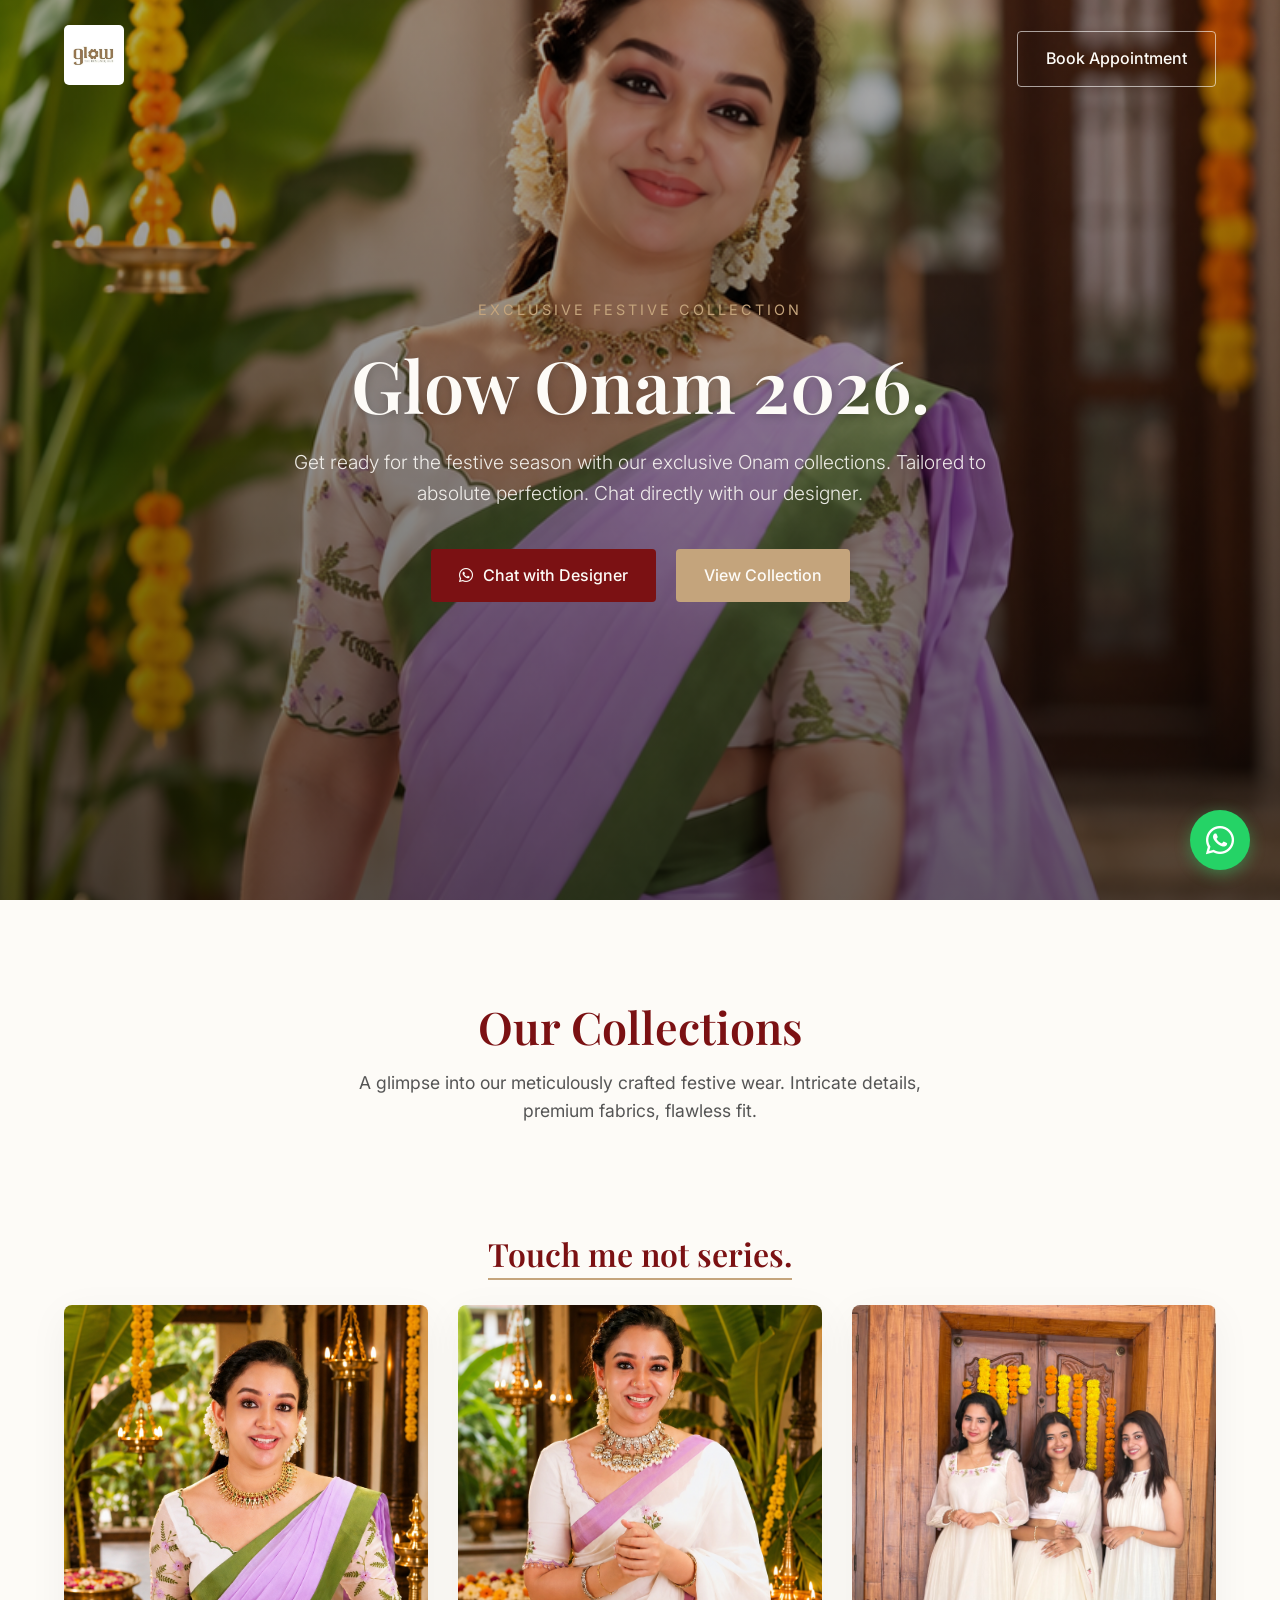
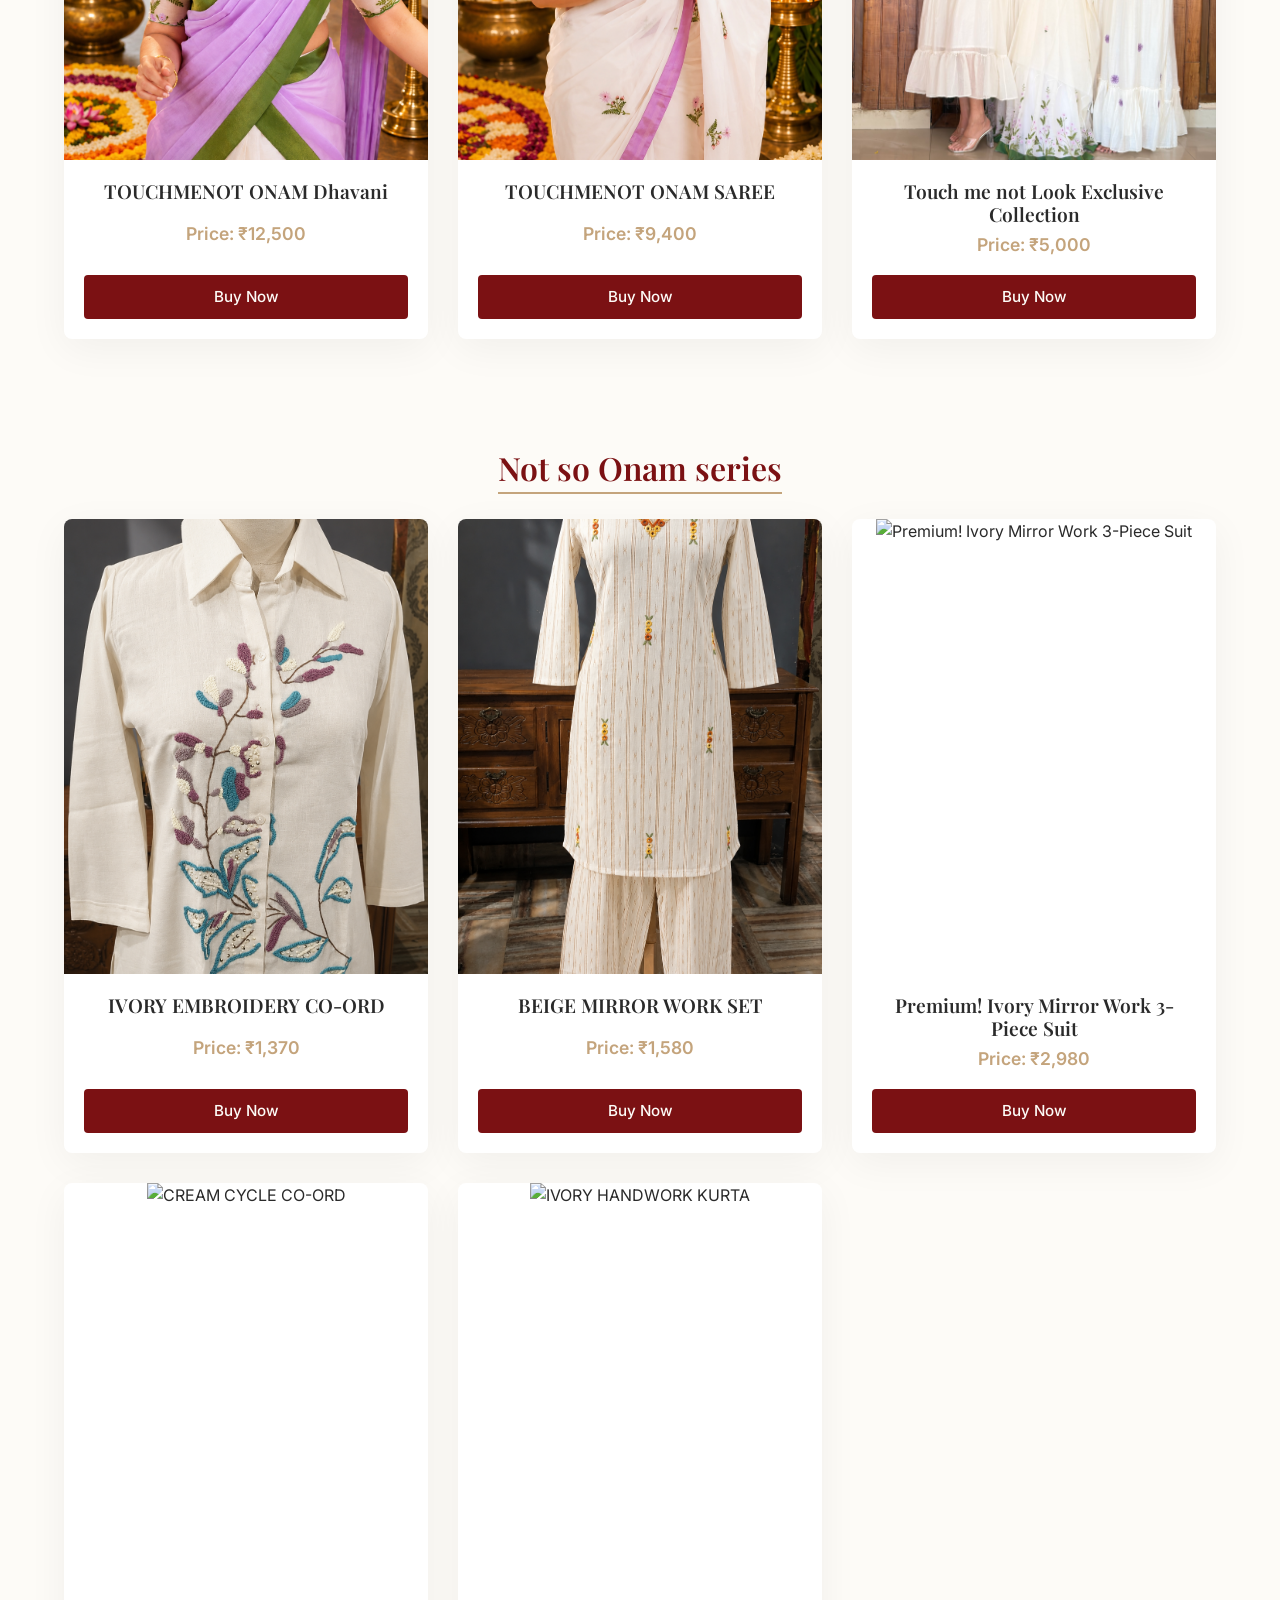
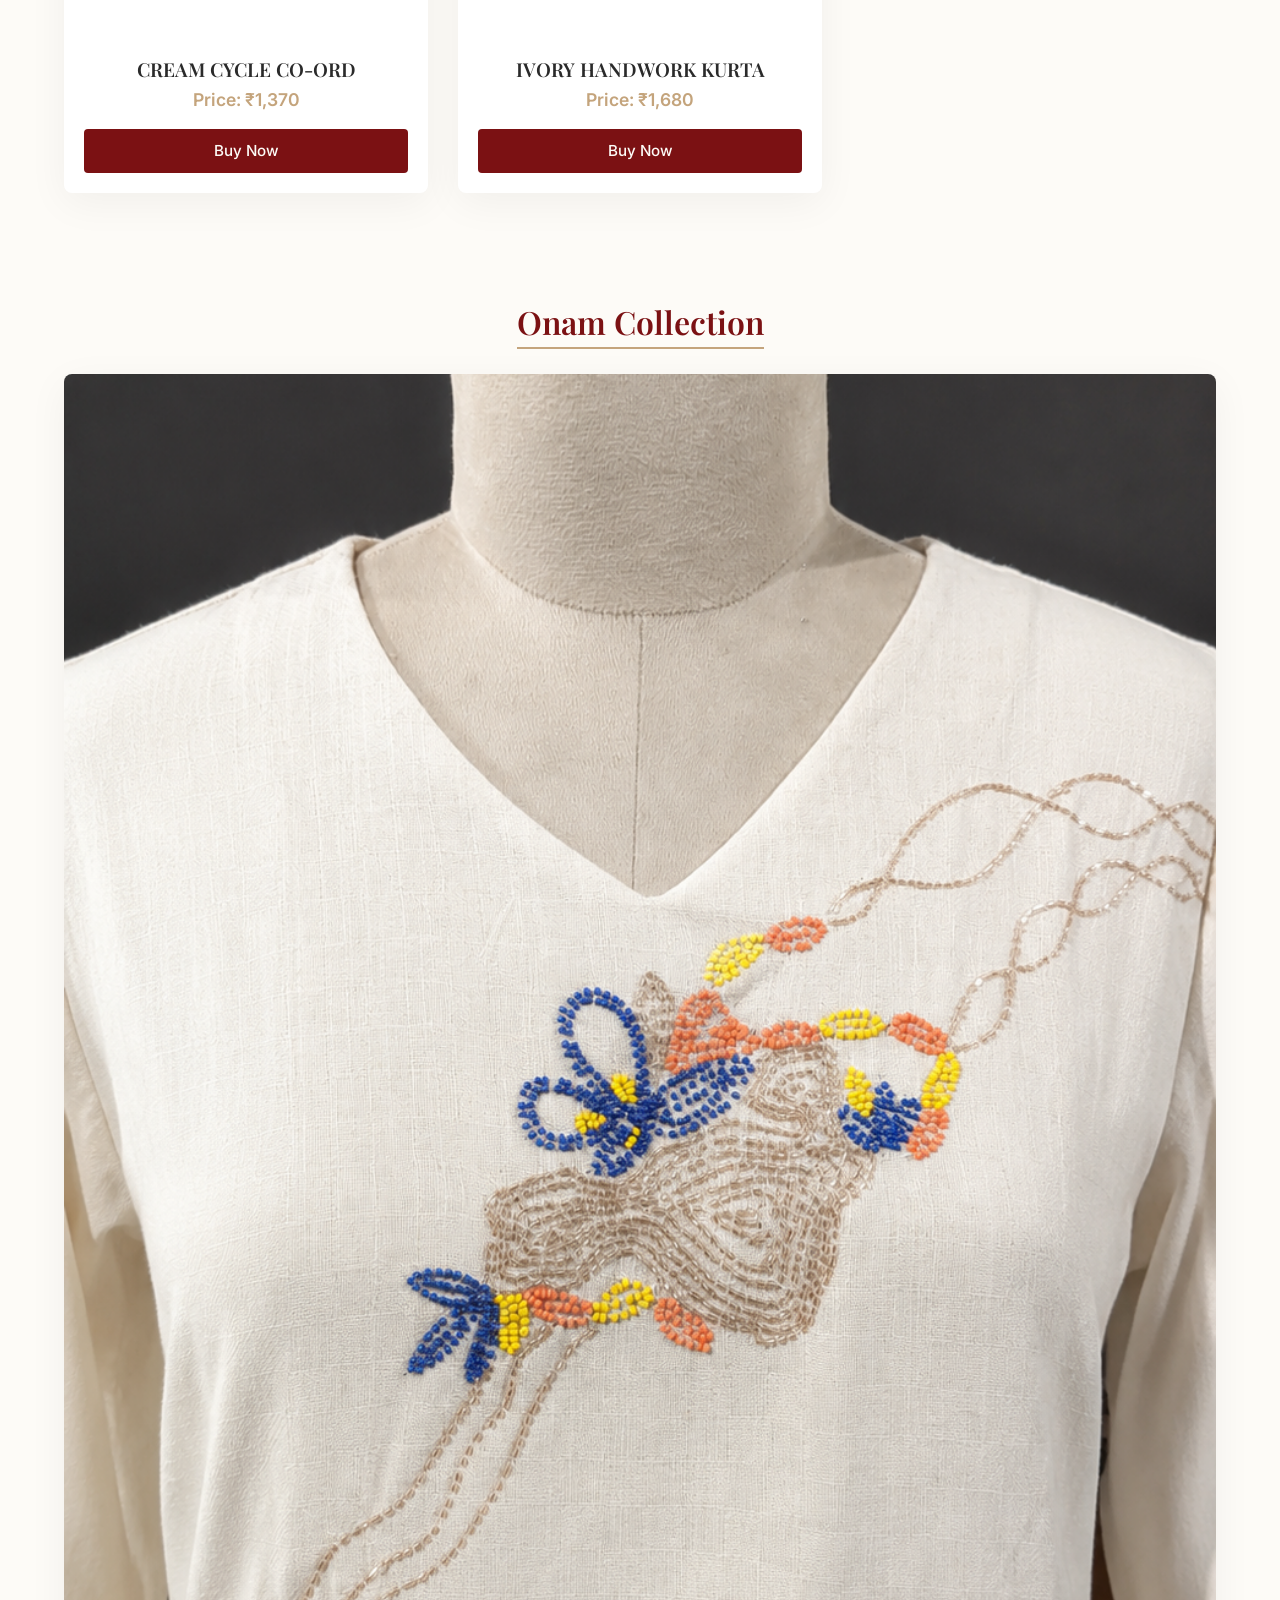
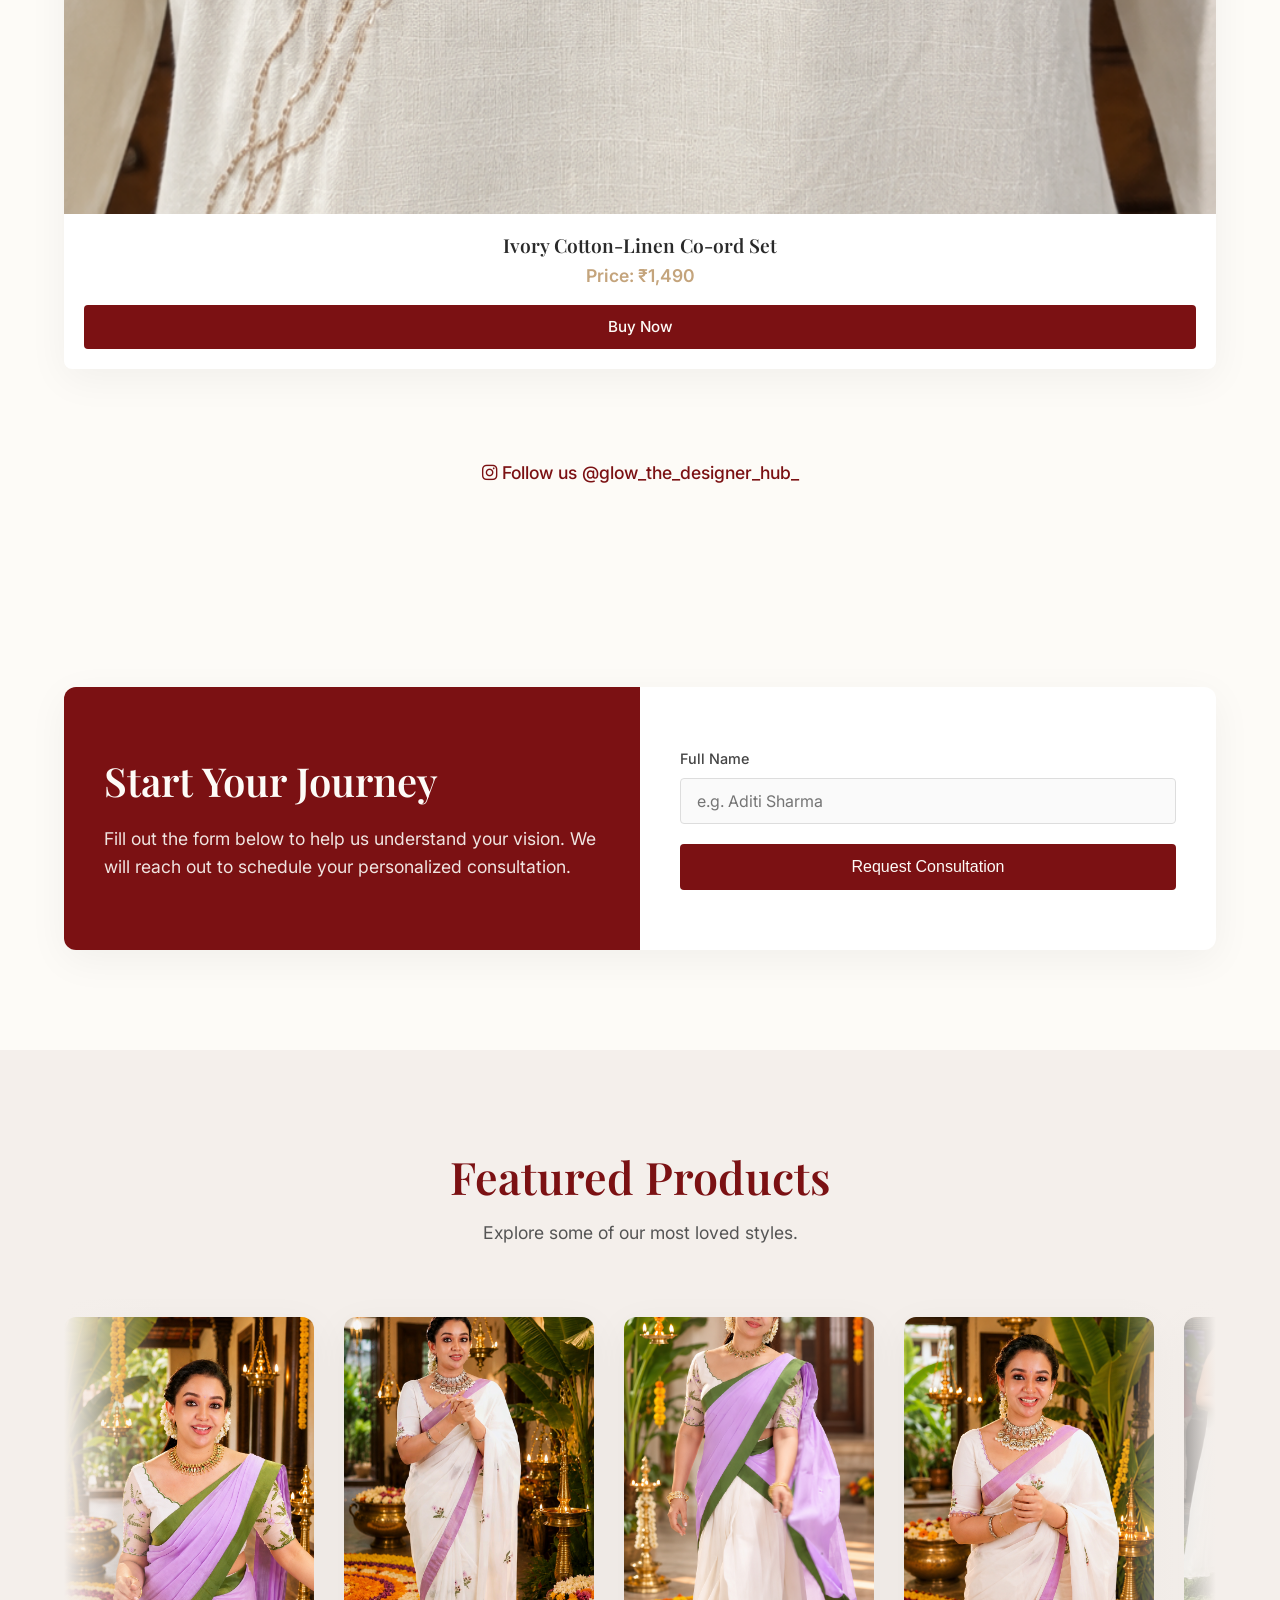
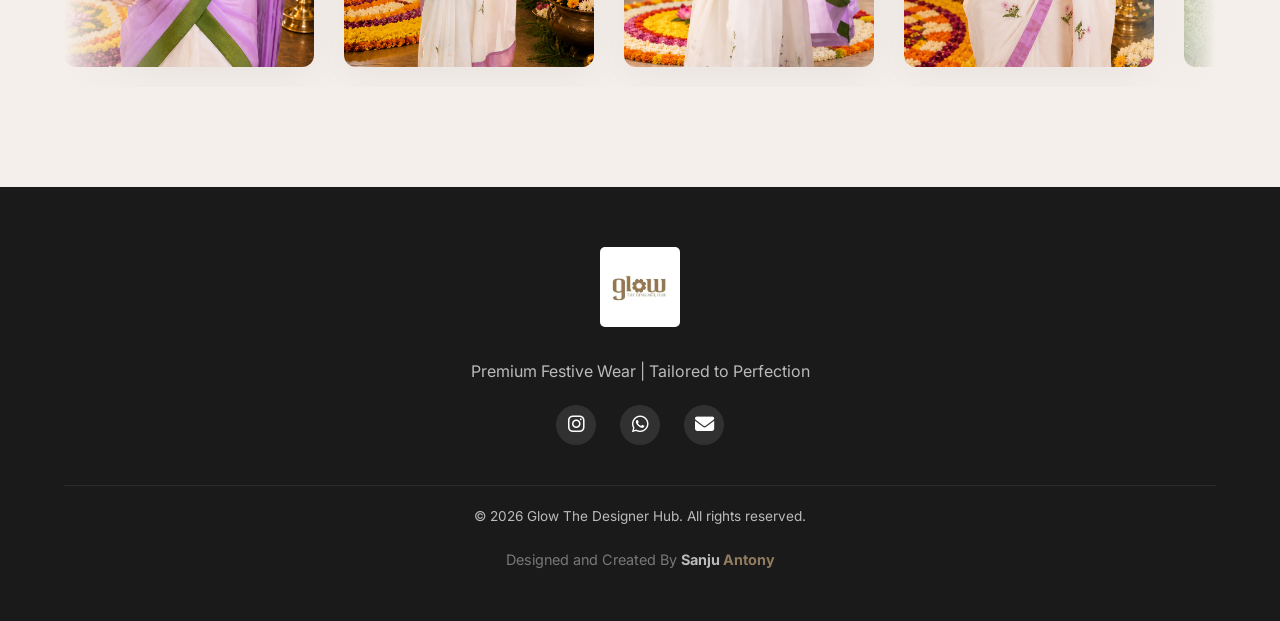
==== index.html @ 9075deb5 "Initial commit with responsive slideshow" ====
<!DOCTYPE html>
<html lang="en">

<head>
    <meta charset="UTF-8">
    <meta name="viewport" content="width=device-width, initial-scale=1.0">
    <title>Glow The Designer Hub - Premium Festive Wear</title>
    <meta name="description"
        content="Book your festive consultation with Glow The Designer Hub. Exclusive, custom-crafted wear for Onam.">
    <!-- Favicon -->
    <link rel="icon" type="image/jfif" href="logo/images (16).jfif">

    <!-- Google Fonts -->
    <link rel="preconnect" href="https://fonts.googleapis.com">
    <link rel="preconnect" href="https://fonts.gstatic.com" crossorigin>
    <link
        href="https://fonts.googleapis.com/css2?family=Playfair+Display:ital,wght@0,400;0,600;0,700;1,400&family=Inter:wght@300;400;500;600&display=swap"
        rel="stylesheet">

    <!-- FontAwesome -->
    <link rel="stylesheet" href="https://cdnjs.cloudflare.com/ajax/libs/font-awesome/6.4.0/css/all.min.css">

    <!-- Custom CSS -->
    <link rel="stylesheet" href="styles.css">
</head>

<body>

    <!-- Floating WhatsApp CTA -->
    <a href="https://wa.me/919020971971?text=Hi%20Glow%20The%20Designer%20Hub!%20I%20would%20like%20to%20book%20a%20consultation%20for%20an%20Onam%20order."
        class="floating-wa-btn" target="_blank" rel="noopener noreferrer" aria-label="Chat with Designer on WhatsApp">
        <i class="fa-brands fa-whatsapp"></i>
    </a>

    <!-- Header / Nav -->
    <header class="navbar fade-in-up">
        <a href="#" class="logo-link">
            <img src="logo/images (16).jfif" alt="Glow The Designer Hub Logo" class="logo-img">
        </a>
        <a href="#enquiry" class="btn btn-outline">Book Appointment</a>
    </header>

    <!-- Hero Section -->
    <section class="hero">
        <div class="hero-bg" style="background-image: url('Assets/hero_onam.png?v=2');"></div>
        <div class="hero-overlay"></div>
        <div class="hero-content fade-in-up">
            <span class="eyebrow">Exclusive Festive Collection</span>
            <h1>Glow Onam 2026.</h1>
            <p>Get ready for the festive season with our exclusive Onam collections. Tailored to absolute perfection.
                Chat directly with our designer.</p>
            <div class="hero-actions">
                <a href="https://wa.me/919020971971?text=Hi%20Glow%20The%20Designer%20Hub!%20I%20saw%20your%20website%20and%20want%20to%20chat%20about%20Onam%20orders."
                    class="btn btn-primary" target="_blank">
                    <i class="fa-brands fa-whatsapp"></i> Chat with Designer
                </a>
                <a href="#portfolio" class="btn btn-secondary">View Collection</a>
            </div>
        </div>
    </section>

    <!-- Portfolio Section -->
    <section id="portfolio" class="portfolio section-padding">
        <div class="container text-center reveal">
            <h2 class="section-title">Our Collections</h2>
            <p class="section-subtitle">A glimpse into our meticulously crafted festive wear. Intricate details, premium
                fabrics, flawless fit.</p>



            <h3 class="series-title" style="margin-top: 60px;">Touch me not series.</h3>
            <div class="portfolio-grid" id="grid-tmn"></div>

            <h3 class="series-title" style="margin-top: 60px;">Not so Onam series</h3>
            <div class="portfolio-grid" id="grid-nso"></div>

            <h3 class="series-title" style="margin-top: 60px;">Onam Collection</h3>
            <div class="portfolio-grid" id="grid-oc"></div>

            <a href="https://www.instagram.com/glow_the_designer_hub_?igsh=bmFvcnN1NWlzMWZp" class="ig-link"
                target="_blank" style="margin-top: 40px; display: inline-block;">
                <i class="fa-brands fa-instagram"></i> Follow us @glow_the_designer_hub_
            </a>
        </div>
    </section>


    <!-- Enquiry Form Section -->
    <section id="enquiry" class="enquiry section-padding">
        <div class="container reveal">
            <div class="enquiry-card">
                <div class="enquiry-text">
                    <h2>Start Your Journey</h2>
                    <p>Fill out the form below to help us understand your vision. We will reach out to schedule your
                        personalized consultation.</p>
                </div>
                <form class="enquiry-form" id="booking-form" onsubmit="return submitToWhatsApp(event);">
                    <div class="form-group">
                        <label for="name">Full Name</label>
                        <input type="text" id="name" required placeholder="e.g. Aditi Sharma">
                    </div>

                    <button type="submit" class="btn btn-primary btn-block">Request Consultation</button>
                </form>
            </div>
        </div>
    </section>

    <!-- Slideshow Section -->
    <section class="slideshow-section section-padding bg-light">
        <div class="container text-center reveal">
            <h2 class="section-title">Featured Products</h2>
            <p class="section-subtitle">Explore some of our most loved styles.</p>
            <div class="marquee-container">
                <div class="marquee-track">
                    <!-- Set 1 -->
                    <a href="product.html?id=tmn-12500" class="marquee-item"><img src="SildeShow/0C9CFB83-6A4A-4434-B385-C9DDE98DF2A5.png" alt="Featured Product"></a>
                    <a href="product.html?id=tmn-9400" class="marquee-item"><img src="SildeShow/2731969B-26F4-452B-B2F1-C452D9A91752.png" alt="Featured Product"></a>
                    <a href="product.html?id=tmn-12500" class="marquee-item"><img src="SildeShow/8F6723E8-863D-41EF-A5D9-B8A0E566A4B6.png" alt="Featured Product"></a>
                    <a href="product.html?id=tmn-9400" class="marquee-item"><img src="SildeShow/8F7B3097-EE6C-4A0F-A97E-7AAE232E5062.png" alt="Featured Product"></a>
                    <a href="product.html?id=tmn-1" class="marquee-item"><img src="SildeShow/IMG_4160.jpeg" alt="Featured Product"></a>
                    <a href="product.html?id=tmn-1" class="marquee-item"><img src="SildeShow/IMG_4164.jpeg" alt="Featured Product"></a>
                    <a href="product.html?id=tmn-1" class="marquee-item"><img src="SildeShow/IMG_4165.jpeg" alt="Featured Product"></a>
                    <a href="product.html?id=tmn-1" class="marquee-item"><img src="SildeShow/IMG_4167.jpeg" alt="Featured Product"></a>
                    <a href="product.html?id=tmn-1" class="marquee-item"><img src="SildeShow/IMG_4169.jpeg" alt="Featured Product"></a>
                    <a href="product.html?id=tmn-1" class="marquee-item"><img src="SildeShow/IMG_4170.jpeg" alt="Featured Product"></a>
                    <!-- Set 2 (Duplicate for infinite marquee) -->
                    <a href="product.html?id=tmn-12500" class="marquee-item"><img src="SildeShow/0C9CFB83-6A4A-4434-B385-C9DDE98DF2A5.png" alt="Featured Product"></a>
                    <a href="product.html?id=tmn-9400" class="marquee-item"><img src="SildeShow/2731969B-26F4-452B-B2F1-C452D9A91752.png" alt="Featured Product"></a>
                    <a href="product.html?id=tmn-12500" class="marquee-item"><img src="SildeShow/8F6723E8-863D-41EF-A5D9-B8A0E566A4B6.png" alt="Featured Product"></a>
                    <a href="product.html?id=tmn-9400" class="marquee-item"><img src="SildeShow/8F7B3097-EE6C-4A0F-A97E-7AAE232E5062.png" alt="Featured Product"></a>
                    <a href="product.html?id=tmn-1" class="marquee-item"><img src="SildeShow/IMG_4160.jpeg" alt="Featured Product"></a>
                    <a href="product.html?id=tmn-1" class="marquee-item"><img src="SildeShow/IMG_4164.jpeg" alt="Featured Product"></a>
                    <a href="product.html?id=tmn-1" class="marquee-item"><img src="SildeShow/IMG_4165.jpeg" alt="Featured Product"></a>
                    <a href="product.html?id=tmn-1" class="marquee-item"><img src="SildeShow/IMG_4167.jpeg" alt="Featured Product"></a>
                    <a href="product.html?id=tmn-1" class="marquee-item"><img src="SildeShow/IMG_4169.jpeg" alt="Featured Product"></a>
                    <a href="product.html?id=tmn-1" class="marquee-item"><img src="SildeShow/IMG_4170.jpeg" alt="Featured Product"></a>
                </div>
            </div>
        </div>
    </section>

    <!-- Footer -->
    <footer class="footer">
        <div class="container text-center">
            <div class="footer-logo">
                <img src="logo/images (16).jfif" alt="Glow The Designer Hub" class="footer-img">
            </div>
            <p>Premium Festive Wear | Tailored to Perfection</p>
            <div class="footer-links">
                <a href="https://www.instagram.com/glow_the_designer_hub_?igsh=bmFvcnN1NWlzMWZp" target="_blank"
                    aria-label="Instagram"><i class="fa-brands fa-instagram"></i></a>
                <a href="https://wa.me/919020971971" target="_blank" aria-label="WhatsApp"><i
                        class="fa-brands fa-whatsapp"></i></a>
                <a href="mailto:dywbyglow@gmail.com" aria-label="Email"><i class="fa-solid fa-envelope"></i></a>
            </div>
            <p class="copyright">© 2026 Glow The Designer Hub. All rights reserved.</p>
            <p class="credit" style="margin-top: 10px; font-size: 0.9rem; color: #a0a0a0;">
                Designed and Created By <a href="https://sanjuantony2255.github.io/Portfolio-Sanju-Antony/"
                    target="_blank" style="text-decoration: none; font-weight: bold;"><span
                        style="color: #ffffff;">Sanju</span> <span
                        style="color: var(--secondary-color);">Antony</span></a>
            </p>
        </div>
    </footer>

    <!-- Custom JS -->
    <script src="products.js"></script>
    <script src="script.js"></script>
</body>

</html>
---- styles.css ----
/* =========================================
   CSS Tokens & Base
========================================= */
:root {
    --primary-color: #7B1113; /* Deep Maroon/Bridal Red */
    --primary-hover: #5a0b0d;
    --secondary-color: #C4A47C; /* Soft Gold */
    --secondary-hover: #B0926C;
    --text-dark: #2A2A2A;
    --text-light: #FDFBF7;
    --bg-main: #FDFBF7; /* Ivory */
    --bg-light: #F4EFEB;
    --wa-color: #25D366;
    
    --font-heading: 'Playfair Display', serif;
    --font-body: 'Inter', sans-serif;
    
    --transition: all 0.4s cubic-bezier(0.16, 1, 0.3, 1);
    --shadow-soft: 0 10px 40px rgba(0,0,0,0.05);
    --shadow-hover: 0 15px 50px rgba(0,0,0,0.1);
}

* {
    margin: 0;
    padding: 0;
    box-sizing: border-box;
}

body {
    font-family: var(--font-body);
    background-color: var(--bg-main);
    color: var(--text-dark);
    line-height: 1.6;
    overflow-x: hidden;
}

a {
    text-decoration: none;
    color: inherit;
    transition: var(--transition);
}

h1, h2, h3, h4 {
    font-family: var(--font-heading);
    font-weight: 600;
    line-height: 1.2;
}

.container {
    width: 90%;
    max-width: 1200px;
    margin: 0 auto;
}

.text-center { text-align: center; }
.section-padding { padding: 100px 0; }
.bg-light { background-color: var(--bg-light); }

/* =========================================
   Typography
========================================= */
.section-title {
    font-size: 2.8rem;
    color: var(--primary-color);
    margin-bottom: 15px;
}

.section-subtitle {
    font-size: 1.1rem;
    color: #555;
    max-width: 600px;
    margin: 0 auto 50px;
}

/* =========================================
   Buttons
========================================= */
.btn {
    display: inline-flex;
    align-items: center;
    justify-content: center;
    gap: 10px;
    padding: 14px 28px;
    font-size: 1rem;
    font-weight: 500;
    border-radius: 4px;
    cursor: pointer;
    transition: var(--transition);
    border: none;
}

.btn-primary {
    background-color: var(--primary-color);
    color: var(--text-light);
}

.btn-primary:hover {
    background-color: var(--primary-hover);
    transform: translateY(-2px);
    box-shadow: 0 5px 15px rgba(123, 17, 19, 0.3);
}

.btn-secondary {
    background-color: var(--secondary-color);
    color: var(--text-light);
}

.btn-secondary:hover {
    background-color: var(--secondary-hover);
    transform: translateY(-2px);
    box-shadow: 0 5px 15px rgba(196, 164, 124, 0.3);
}

.btn-outline {
    background-color: transparent;
    border: 1px solid var(--primary-color);
    color: var(--primary-color);
}

.btn-outline:hover {
    background-color: var(--primary-color);
    color: var(--text-light);
}

.btn-block {
    width: 100%;
}

/* =========================================
   Navbar
========================================= */
.navbar {
    position: absolute;
    top: 0;
    left: 0;
    width: 100%;
    padding: 25px 5%;
    display: flex;
    justify-content: space-between;
    align-items: center;
    z-index: 100;
}

.navbar .logo {
    font-family: var(--font-heading);
    font-size: 1.8rem;
    font-weight: 700;
    color: var(--text-light);
    letter-spacing: 1px;
}

.navbar .btn-outline {
    border-color: rgba(255,255,255,0.6);
    color: var(--text-light);
}

.navbar .btn-outline:hover {
    background-color: var(--text-light);
    color: var(--primary-color);
}

.logo-img {
    height: 60px;
    border-radius: 5px;
    object-fit: contain;
}

.footer-img {
    height: 80px;
    border-radius: 5px;
    margin-bottom: 10px;
    object-fit: contain;
}

.series-title {
    font-size: 2rem;
    color: var(--primary-color);
    margin-bottom: 25px;
    text-align: left;
    font-family: var(--font-heading);
    border-bottom: 2px solid var(--secondary-color);
    display: inline-block;
    padding-bottom: 5px;
}

/* =========================================
   Hero Section
========================================= */
.hero {
    position: relative;
    height: 100vh;
    min-height: 600px;
    display: flex;
    align-items: center;
    justify-content: center;
    text-align: center;
    color: var(--text-light);
    overflow: hidden;
}

.hero-bg {
    position: absolute;
    top: 0; left: 0; right: 0; bottom: 0;
    background-size: cover;
    background-position: center 20%;
    z-index: 1;
    transform: scale(1.05);
    animation: slowZoom 20s ease-out infinite alternate;
}

@keyframes slowZoom {
    from { transform: scale(1.05); }
    to { transform: scale(1.15); }
}

.hero-overlay {
    position: absolute;
    top: 0; left: 0; right: 0; bottom: 0;
    background: linear-gradient(to bottom, rgba(0,0,0,0.3) 0%, rgba(0,0,0,0.6) 100%);
    z-index: 2;
}

.hero-content {
    position: relative;
    z-index: 3;
    max-width: 800px;
    padding: 0 20px;
}

.hero-content .eyebrow {
    font-size: 0.9rem;
    letter-spacing: 3px;
    text-transform: uppercase;
    color: var(--secondary-color);
    display: block;
    margin-bottom: 20px;
}

.hero-content h1 {
    font-size: 4.5rem;
    margin-bottom: 20px;
    text-shadow: 0 2px 10px rgba(0,0,0,0.2);
}

.hero-content p {
    font-size: 1.2rem;
    margin-bottom: 40px;
    opacity: 0.9;
    font-weight: 300;
}

.hero-actions {
    display: flex;
    justify-content: center;
    gap: 20px;
}

@media (max-width: 768px) {
    .hero-content h1 { font-size: 3rem; }
    .hero-actions { flex-direction: column; }
    .navbar { padding: 20px; }
}

/* =========================================
   Portfolio Grid
========================================= */
.portfolio-grid {
    display: grid;
    grid-template-columns: repeat(auto-fit, minmax(300px, 1fr));
    gap: 30px;
    margin-bottom: 50px;
}

.portfolio-item {
    position: relative;
    border-radius: 8px;
    overflow: hidden;
    cursor: pointer;
    box-shadow: var(--shadow-soft);
    background: #fff;
    display: flex;
    flex-direction: column;
}

.portfolio-item .product-link {
    display: block;
    width: 100%;
}

.portfolio-item .img-wrapper {
    width: 100%;
    aspect-ratio: 4/5;
    overflow: hidden;
}

.portfolio-item img {
    width: 100%;
    height: 100%;
    object-fit: cover;
    transition: transform 0.6s cubic-bezier(0.16, 1, 0.3, 1);
}

.portfolio-item:hover img {
    transform: scale(1.08);
}

.product-details {
    padding: 20px;
    text-align: center;
    flex-grow: 1;
    display: flex;
    flex-direction: column;
    justify-content: space-between;
}

.product-title {
    font-family: var(--font-heading);
    font-size: 1.2rem;
    color: var(--text-dark);
    margin-bottom: 5px;
}

.price-tag {
    color: var(--secondary-color);
    font-size: 1.1rem;
    font-weight: 600;
    margin-bottom: 15px;
    font-family: var(--font-body);
}

.product-details .btn {
    width: 100%;
    padding: 10px 15px;
    font-size: 0.95rem;
}

.ig-link {
    display: inline-flex;
    align-items: center;
    gap: 10px;
    color: var(--primary-color);
    font-weight: 500;
    font-size: 1.1rem;
}

.ig-link:hover {
    color: var(--secondary-color);
}

/* =========================================
   Testimonials
========================================= */
.testimonial-grid {
    display: grid;
    grid-template-columns: repeat(auto-fit, minmax(300px, 1fr));
    gap: 30px;
}

.testimonial-card {
    background: #fff;
    padding: 40px;
    border-radius: 8px;
    text-align: center;
    box-shadow: var(--shadow-soft);
    transition: var(--transition);
}

.testimonial-card:hover {
    box-shadow: var(--shadow-hover);
    transform: translateY(-5px);
}

.testimonial-card .stars {
    color: var(--secondary-color);
    font-size: 1.2rem;
    margin-bottom: 20px;
    letter-spacing: 2px;
}

.testimonial-card .quote {
    font-style: italic;
    margin-bottom: 20px;
    color: #555;
    font-size: 1.05rem;
}

.testimonial-card .author {
    font-family: var(--font-heading);
    font-weight: 600;
    color: var(--primary-color);
}

/* =========================================
   Enquiry Form
========================================= */
.enquiry-card {
    display: grid;
    grid-template-columns: 1fr 1fr;
    background: #fff;
    border-radius: 12px;
    overflow: hidden;
    box-shadow: var(--shadow-soft);
}

.enquiry-text {
    background-color: var(--primary-color);
    color: var(--text-light);
    padding: 60px 40px;
    display: flex;
    flex-direction: column;
    justify-content: center;
}

.enquiry-text h2 {
    font-size: 2.5rem;
    margin-bottom: 20px;
}

.enquiry-text p {
    opacity: 0.9;
    font-size: 1.1rem;
}

.enquiry-form {
    padding: 60px 40px;
}

.form-group {
    margin-bottom: 20px;
}

.form-row {
    display: flex;
    gap: 20px;
}

.form-row .form-group {
    flex: 1;
}

label {
    display: block;
    font-size: 0.9rem;
    font-weight: 500;
    margin-bottom: 8px;
    color: #444;
}

input, select {
    width: 100%;
    padding: 12px 16px;
    border: 1px solid #ddd;
    border-radius: 4px;
    font-family: var(--font-body);
    font-size: 1rem;
    background-color: #FAFAFA;
    transition: var(--transition);
}

input:focus, select:focus {
    outline: none;
    border-color: var(--secondary-color);
    background-color: #fff;
    box-shadow: 0 0 0 3px rgba(196, 164, 124, 0.1);
}

@media (max-width: 900px) {
    .enquiry-card { grid-template-columns: 1fr; }
    .form-row { flex-direction: column; gap: 0; }
}

/* =========================================
   Footer & Floating Elements
========================================= */
.footer {
    background-color: #1A1A1A;
    color: #fff;
    padding: 60px 0 30px;
}

.footer-logo {
    font-family: var(--font-heading);
    font-size: 2rem;
    margin-bottom: 10px;
    color: var(--secondary-color);
}

.footer p {
    opacity: 0.7;
    margin-bottom: 20px;
}

.footer-links a {
    display: inline-flex;
    align-items: center;
    justify-content: center;
    width: 40px; height: 40px;
    border-radius: 50%;
    background: rgba(255,255,255,0.1);
    margin: 0 10px;
    font-size: 1.2rem;
}

.footer-links a:hover {
    background: var(--secondary-color);
    transform: translateY(-3px);
}

.copyright {
    margin-top: 40px;
    font-size: 0.85rem;
    border-top: 1px solid rgba(255,255,255,0.1);
    padding-top: 20px;
}

/* Floating WhatsApp Button */
.floating-wa-btn {
    position: fixed;
    bottom: 30px;
    right: 30px;
    width: 60px;
    height: 60px;
    background-color: var(--wa-color);
    color: #fff;
    border-radius: 50%;
    display: flex;
    align-items: center;
    justify-content: center;
    font-size: 32px;
    box-shadow: 0 4px 15px rgba(37, 211, 102, 0.4);
    z-index: 1000;
    transition: transform 0.3s cubic-bezier(0.175, 0.885, 0.32, 1.275);
}

.floating-wa-btn:hover {
    transform: scale(1.1) rotate(5deg);
}

/* =========================================
   Animations
========================================= */
.fade-in-up {
    animation: fadeInUp 1s ease forwards;
    opacity: 0;
    transform: translateY(30px);
}

.navbar.fade-in-up {
    animation-delay: 0.2s;
    transform: translateY(-20px);
}

.hero-content.fade-in-up {
    animation-delay: 0.5s;
}

@keyframes fadeInUp {
    to {
        opacity: 1;
        transform: translateY(0);
    }
}

.reveal {
    opacity: 0;
    transform: translateY(40px);
    transition: all 0.8s ease;
}

.reveal.active {
    opacity: 1;
    transform: translateY(0);
}

/* =========================================
   Marquee Slideshow
========================================= */
.slideshow-section {
    overflow: hidden;
    background-color: var(--bg-light);
}

.marquee-container {
    overflow: hidden;
    padding: 20px 0;
    position: relative;
    white-space: nowrap;
}

.marquee-container::before,
.marquee-container::after {
    content: "";
    position: absolute;
    top: 0;
    width: 100px;
    height: 100%;
    z-index: 2;
    pointer-events: none;
}

.marquee-container::before {
    left: 0;
    background: linear-gradient(to right, var(--bg-light) 0%, transparent 100%);
}

.marquee-container::after {
    right: 0;
    background: linear-gradient(to left, var(--bg-light) 0%, transparent 100%);
}

.marquee-track {
    display: flex;
    gap: 30px;
    width: max-content;
    animation: marquee 30s linear infinite;
}

.marquee-track:hover {
    animation-play-state: paused;
}

.marquee-item {
    width: 250px;
    height: 350px;
    border-radius: 12px;
    overflow: hidden;
    box-shadow: var(--shadow-soft);
    transition: var(--transition);
    flex-shrink: 0;
    display: block;
}

.marquee-item img {
    width: 100%;
    height: 100%;
    object-fit: cover;
    transition: transform 0.4s ease;
}

.marquee-item:hover {
    transform: translateY(-10px);
    box-shadow: var(--shadow-hover);
}

.marquee-item:hover img {
    transform: scale(1.08);
}

@keyframes marquee {
    0% { transform: translateX(0); }
    100% { transform: translateX(calc(-50% - 15px)); }
}

@media (max-width: 768px) {
    .marquee-item {
        width: 180px;
        height: 250px;
    }
    .marquee-container::before,
    .marquee-container::after {
        width: 50px;
    }
}
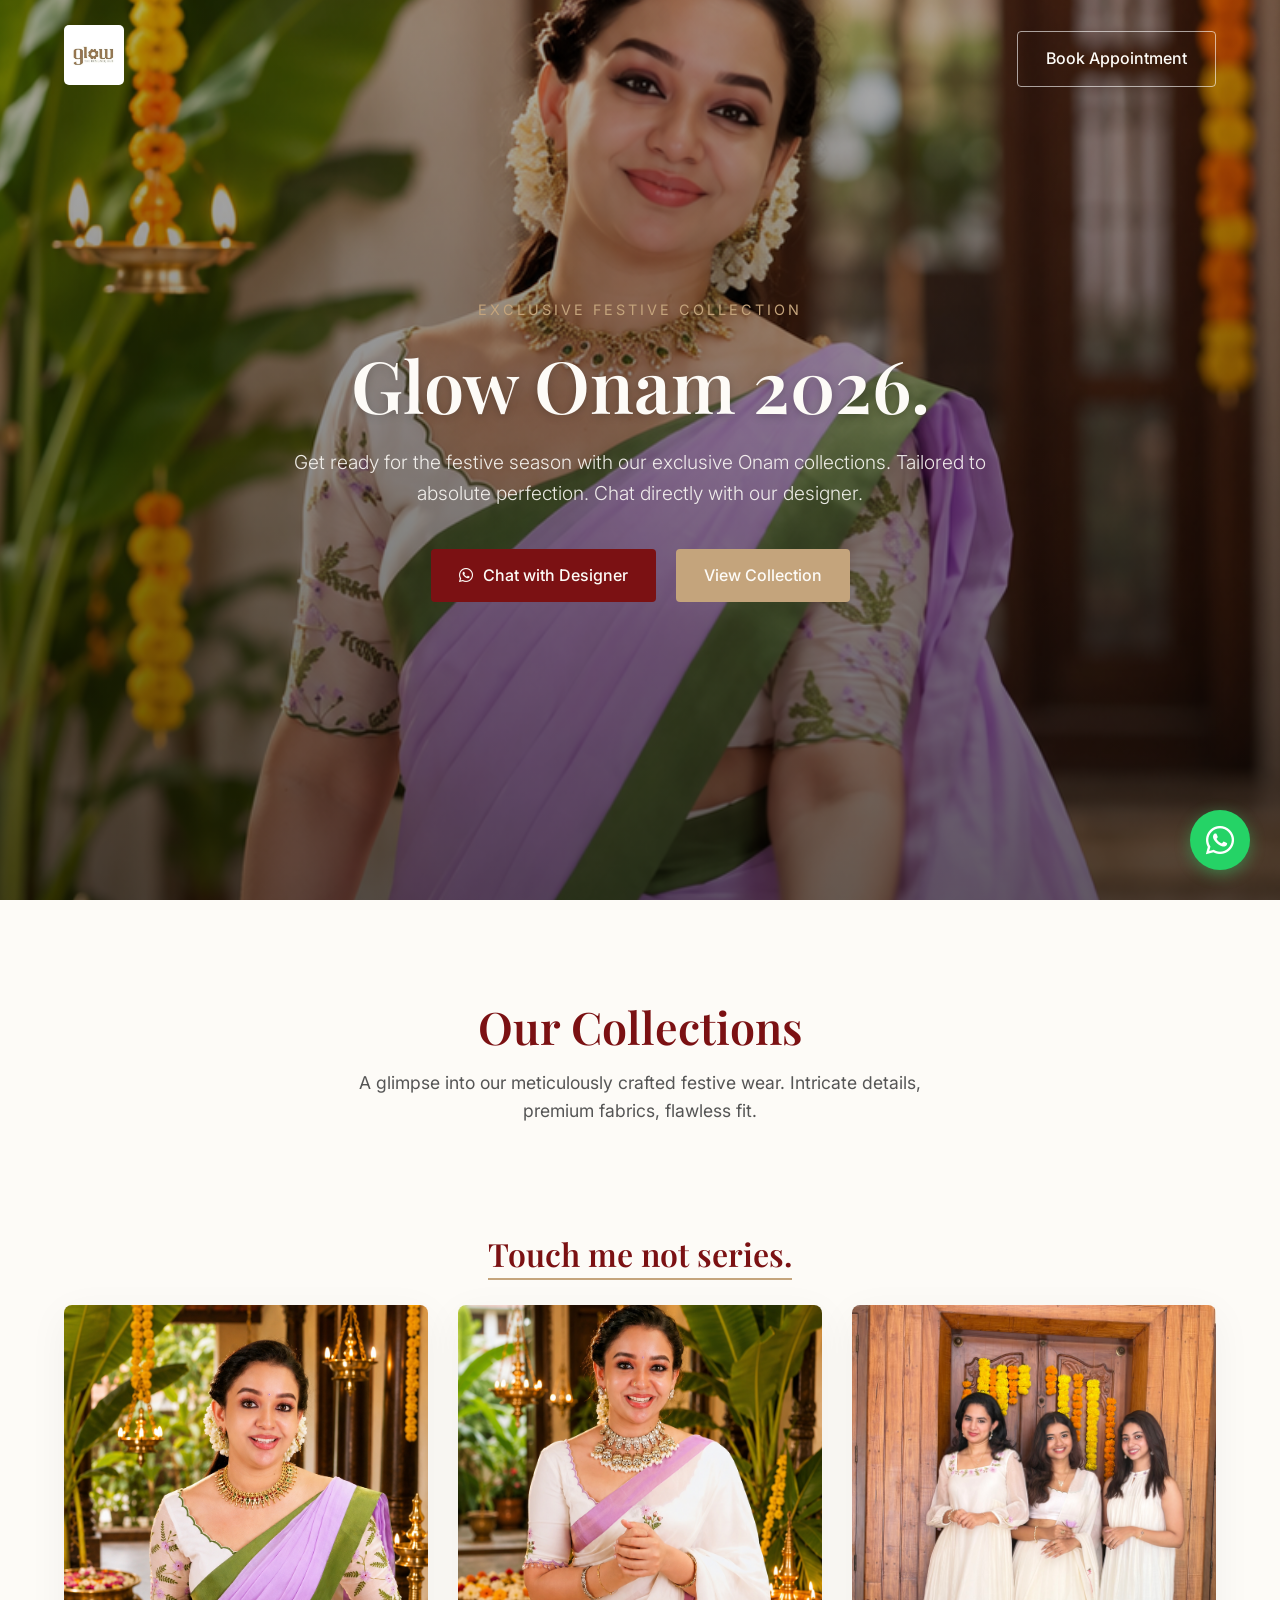
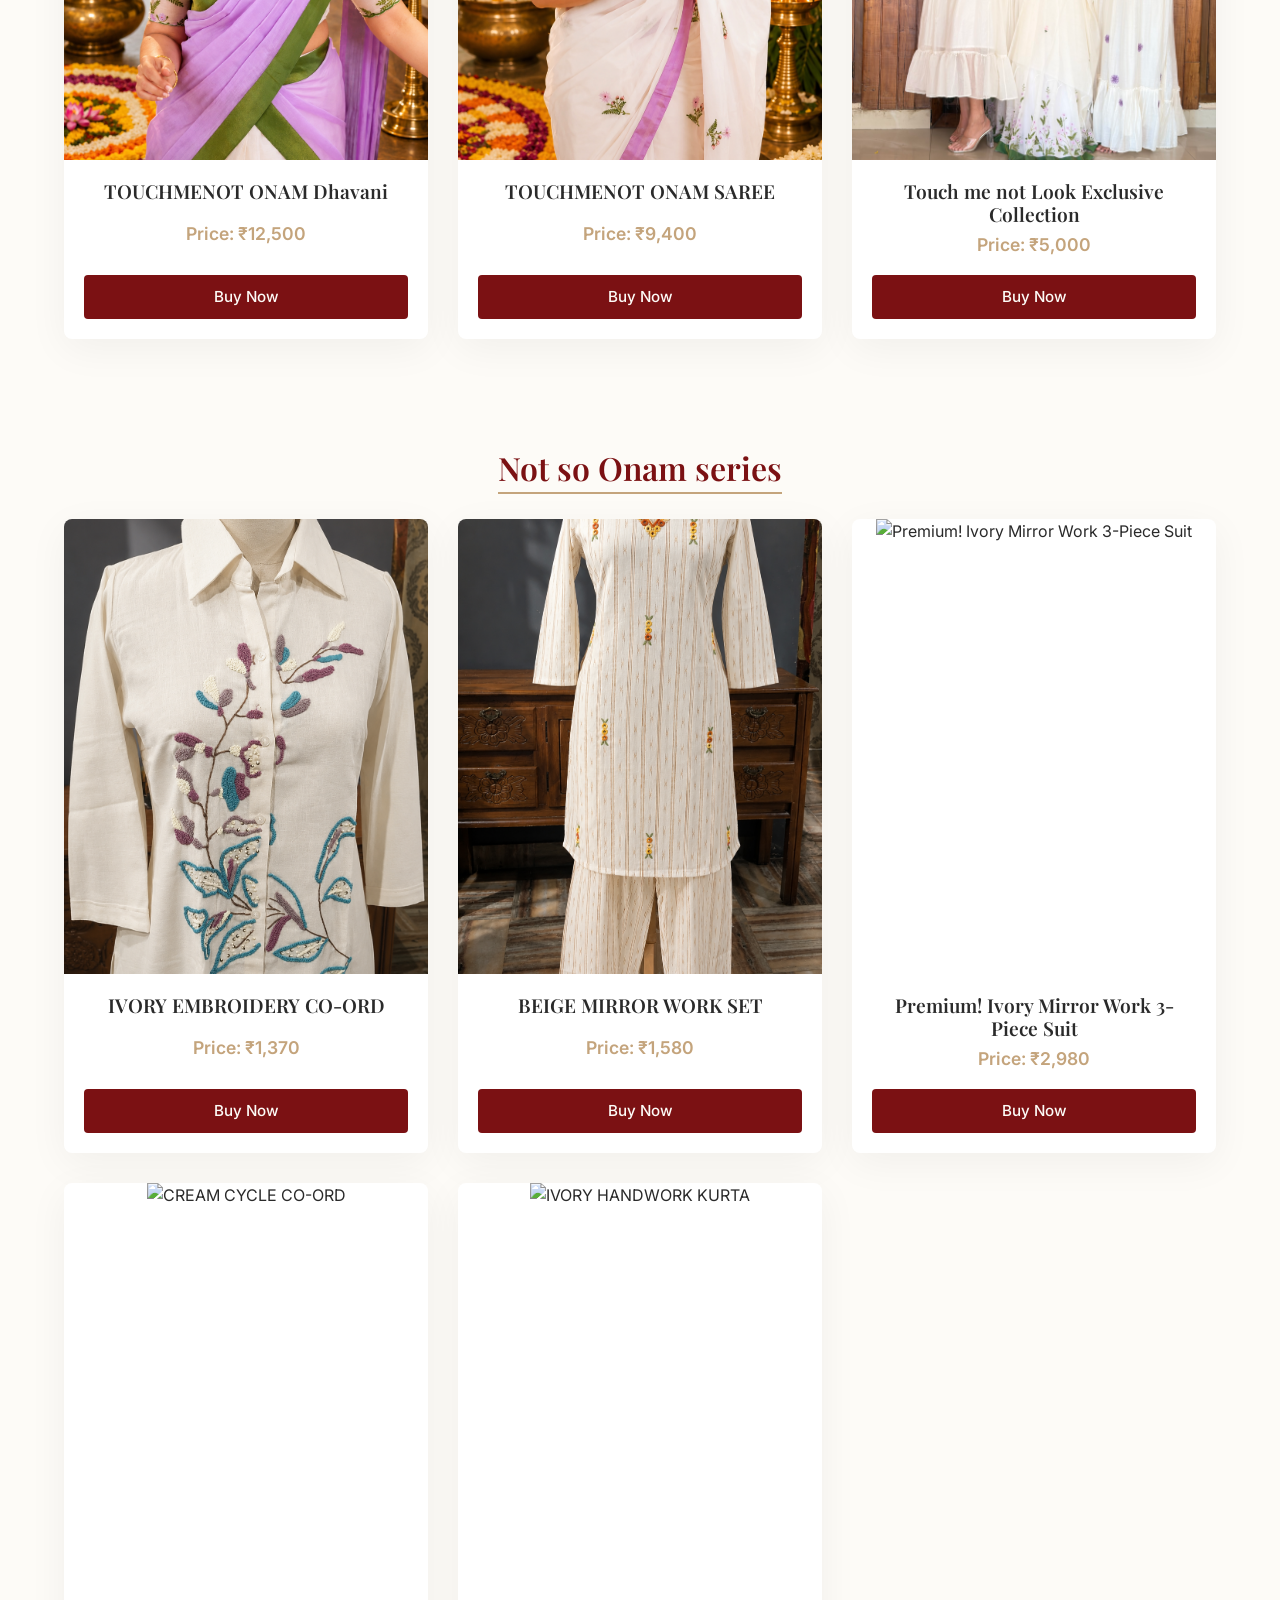
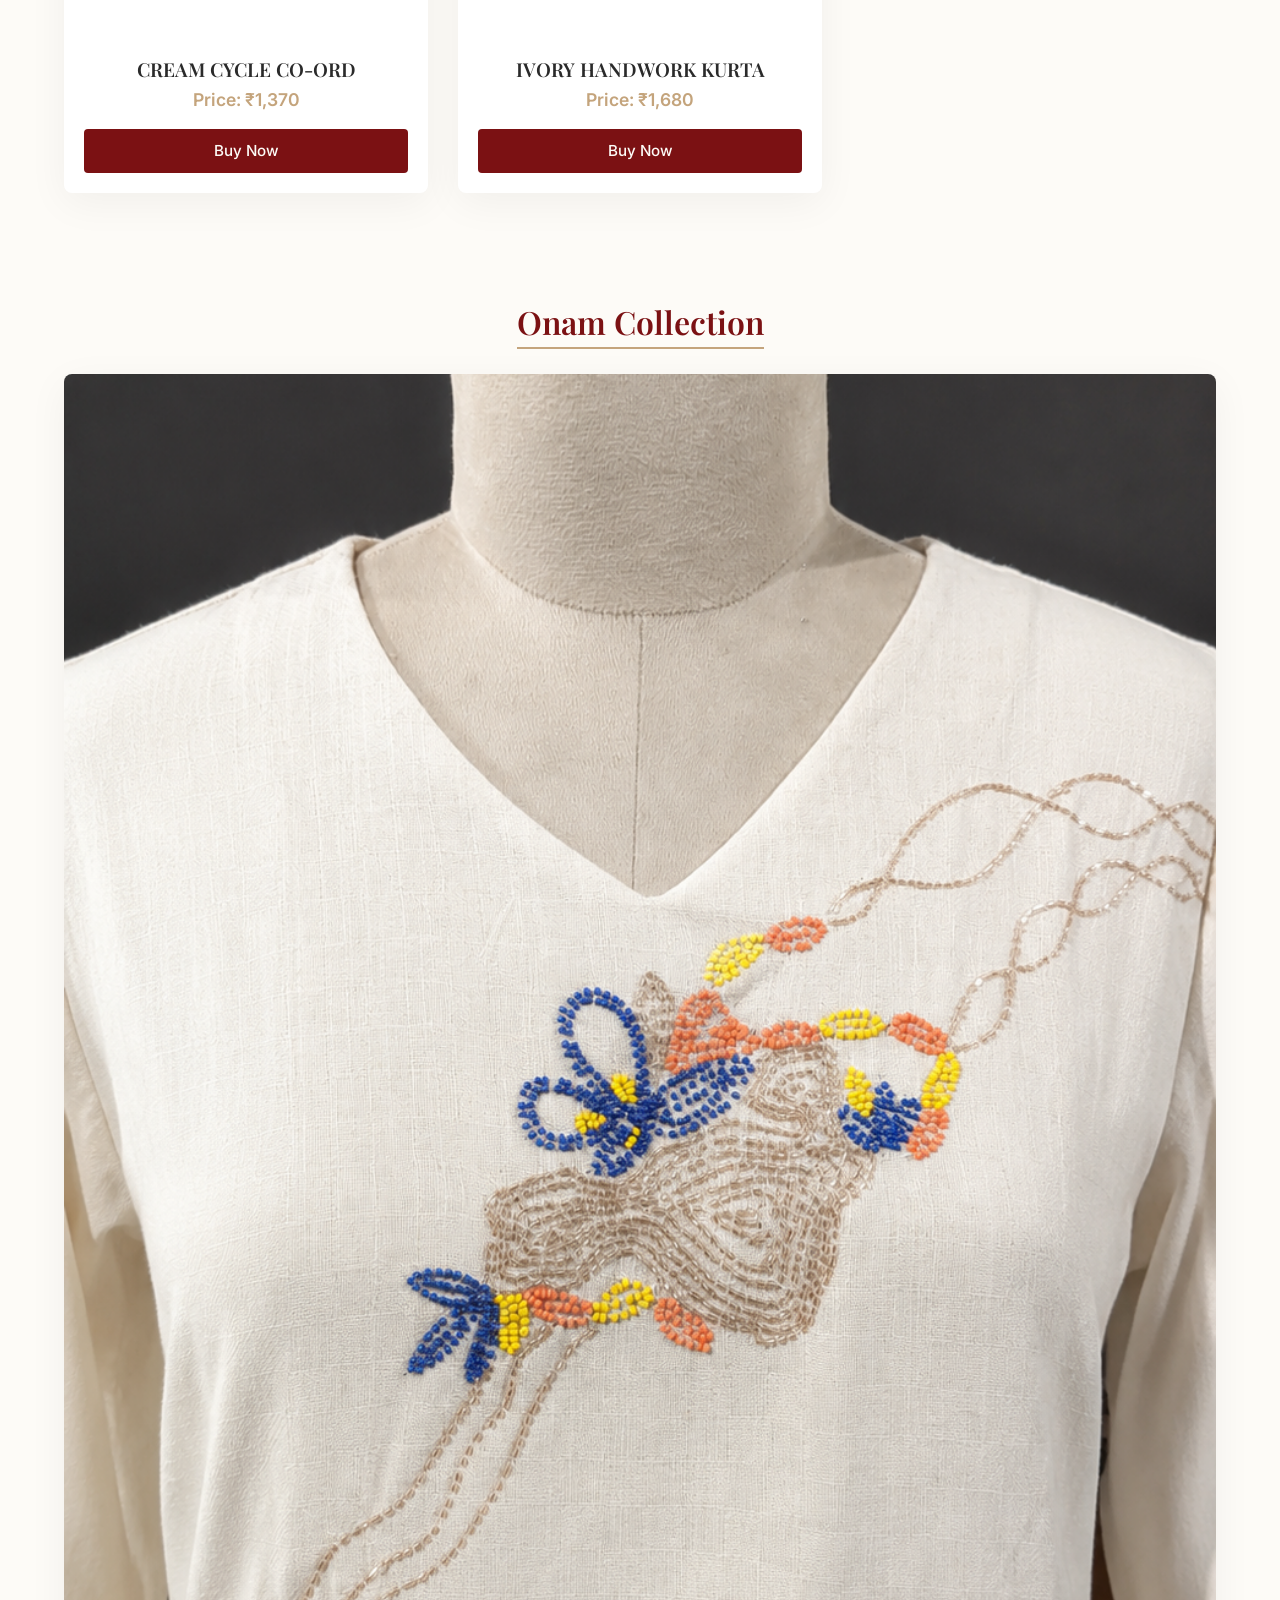
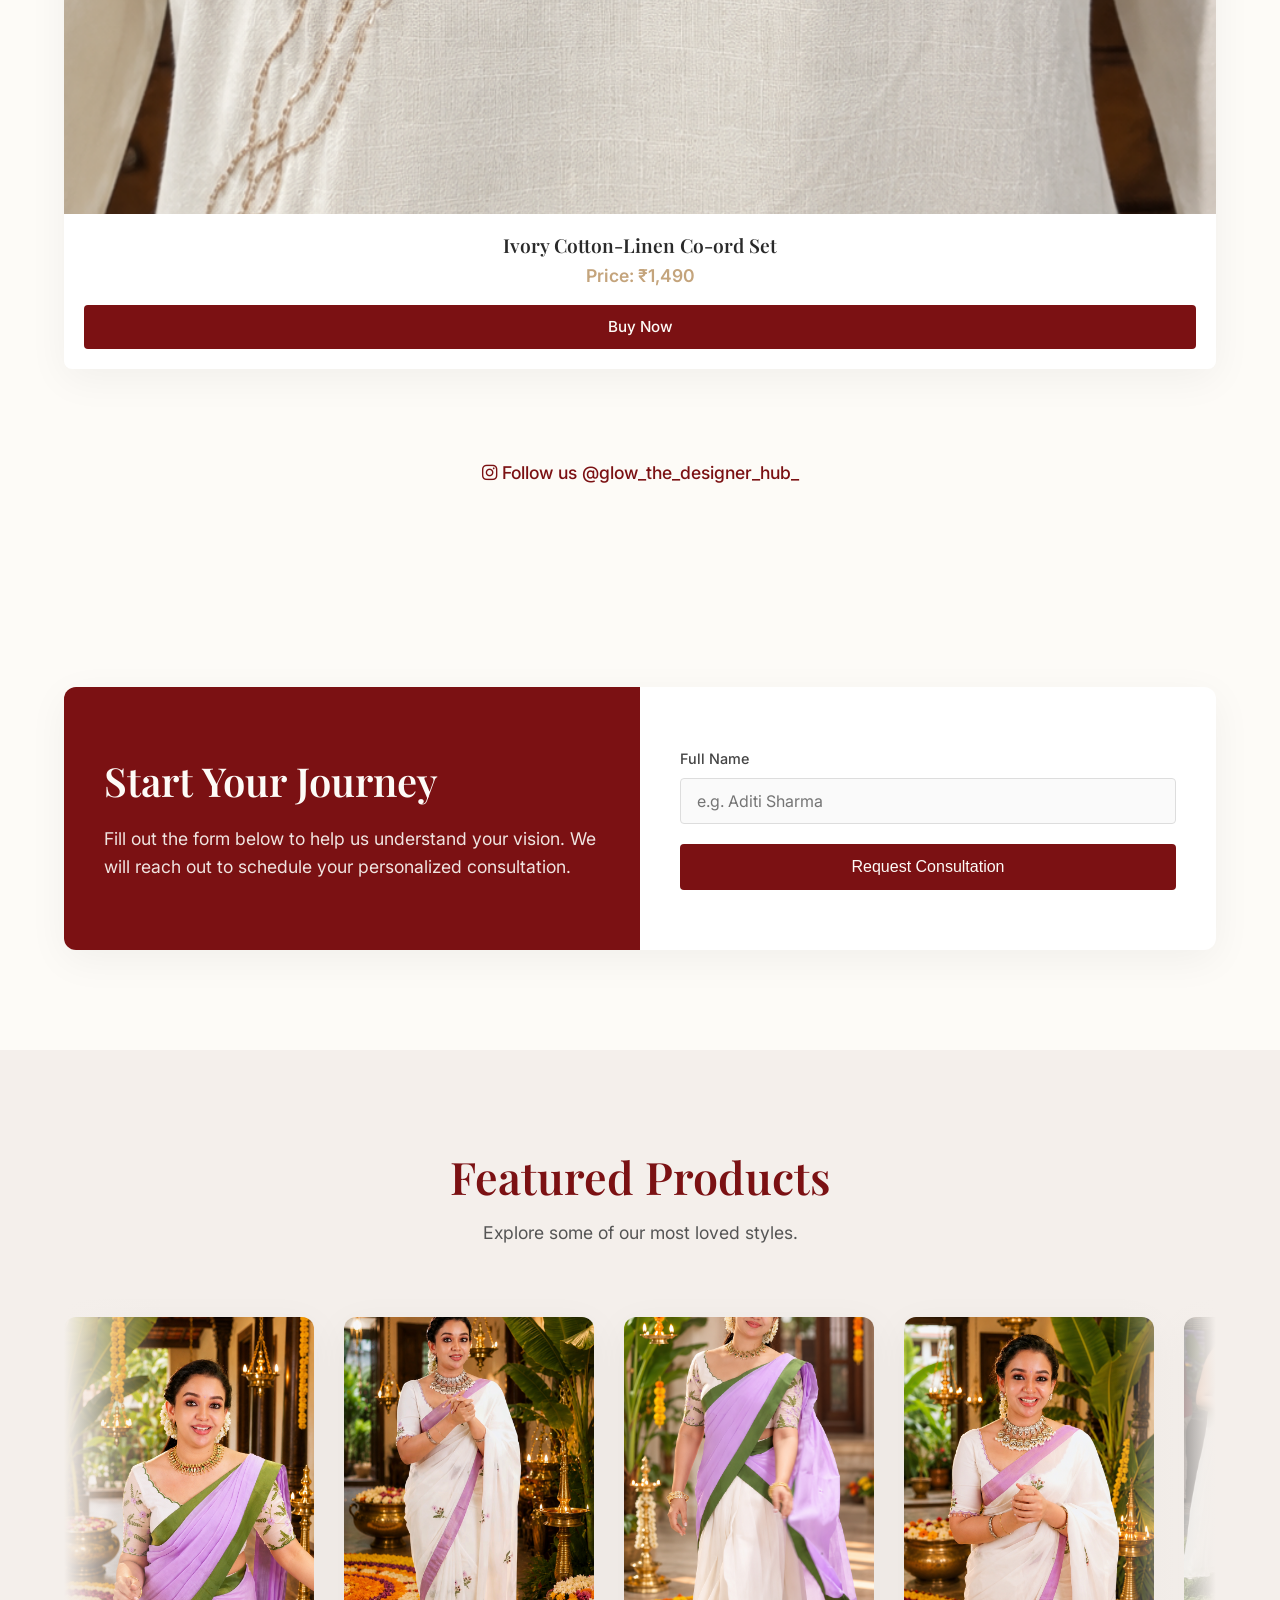
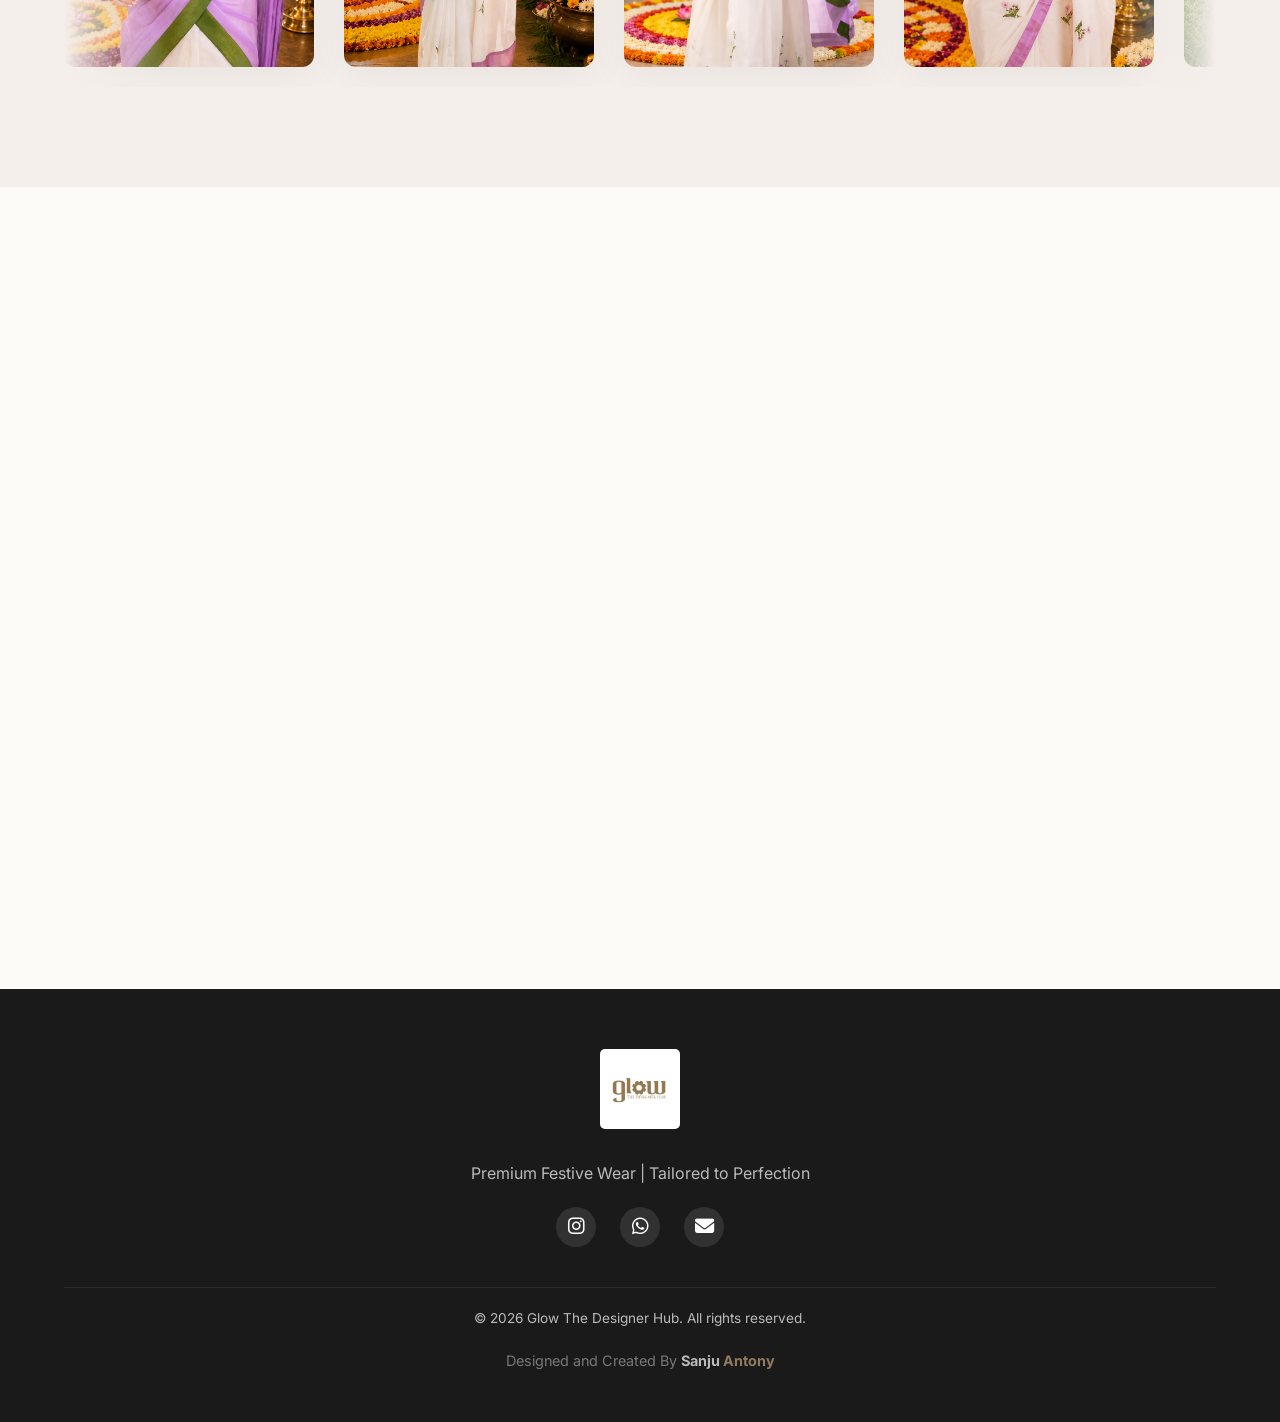
==== commit 3585cb68: "Add store locations details and maps links" ====
--- a/index.html
+++ b/index.html
@@ -140,6 +140,52 @@
         </div>
     </section>
 
+    <!-- Store Locations Section -->
+    <section id="stores" class="stores section-padding">
+        <div class="container text-center reveal">
+            <h2 class="section-title">Our Store Locations</h2>
+            <p class="section-subtitle">Visit us at one of our exclusive boutiques.</p>
+            
+            <div class="store-grid">
+                <div class="store-card">
+                    <div class="store-img-wrapper">
+                        <img src="Store Locations/Ernakulam Palarivattom Store.jpg" alt="Ernakulam Palarivattom Store">
+                    </div>
+                    <div class="store-details">
+                        <h3 class="store-title">Ernakulam Palarivattom</h3>
+                        <p class="store-address">Opposite to Medical Center, Chakkalakkal, Palarivattom, Kochi, Ernakulam, Kerala 682025</p>
+                        <p class="store-note" style="color: var(--primary-color); font-weight: 500; font-size: 0.9rem; margin: 10px 0;">✨ Onam special collections are available</p>
+                        <a href="https://maps.app.goo.gl/4XENH7AB6cX4TPVa7" target="_blank" class="btn btn-outline" style="margin-top: 10px; font-size: 0.85rem; padding: 8px 16px;"><i class="fa-solid fa-location-dot"></i> Get Directions</a>
+                    </div>
+                </div>
+                
+                <div class="store-card">
+                    <div class="store-img-wrapper">
+                        <img src="Store Locations/Kottayam.jpg" alt="Kottayam Store">
+                    </div>
+                    <div class="store-details">
+                        <h3 class="store-title">Kottayam</h3>
+                        <p class="store-address">Junction, Logos, Kottayam, Kerala 686001</p>
+                        <p class="store-note" style="color: #666; font-weight: 500; font-size: 0.9rem; margin: 10px 0;">🚚 We provide delivery facility</p>
+                        <a href="https://maps.app.goo.gl/8z2T2jk1vuZTuKvcA" target="_blank" class="btn btn-outline" style="margin-top: 10px; font-size: 0.85rem; padding: 8px 16px;"><i class="fa-solid fa-location-dot"></i> Get Directions</a>
+                    </div>
+                </div>
+                
+                <div class="store-card">
+                    <div class="store-img-wrapper">
+                        <img src="Store Locations/Kothamangalam.jpg" alt="Kothamangalam Store">
+                    </div>
+                    <div class="store-details">
+                        <h3 class="store-title">Kothamangalam</h3>
+                        <p class="store-address">GLOW THE DESIGNER HUB, Munnar - Aluva Rd, Kothamangalam, Kerala 686691</p>
+                        <p class="store-note" style="color: #666; font-weight: 500; font-size: 0.9rem; margin: 10px 0;">🚚 We provide delivery facility</p>
+                        <a href="https://maps.app.goo.gl/8YDFGJ5RFevA93x58" target="_blank" class="btn btn-outline" style="margin-top: 10px; font-size: 0.85rem; padding: 8px 16px;"><i class="fa-solid fa-location-dot"></i> Get Directions</a>
+                    </div>
+                </div>
+            </div>
+        </div>
+    </section>
+
     <!-- Footer -->
     <footer class="footer">
         <div class="container text-center">
--- a/styles.css
+++ b/styles.css
@@ -348,6 +348,70 @@
 }
 
 /* =========================================
+   Store Locations
+========================================= */
+.store-grid {
+    display: grid;
+    grid-template-columns: repeat(auto-fit, minmax(300px, 1fr));
+    gap: 30px;
+    margin-top: 40px;
+}
+
+.store-card {
+    background: #fff;
+    border-radius: 8px;
+    overflow: hidden;
+    box-shadow: var(--shadow-soft);
+    transition: var(--transition);
+    display: flex;
+    flex-direction: column;
+}
+
+.store-card:hover {
+    box-shadow: var(--shadow-hover);
+    transform: translateY(-5px);
+}
+
+.store-img-wrapper {
+    width: 100%;
+    aspect-ratio: 16/9;
+    overflow: hidden;
+}
+
+.store-img-wrapper img {
+    width: 100%;
+    height: 100%;
+    object-fit: cover;
+    transition: transform 0.6s cubic-bezier(0.16, 1, 0.3, 1);
+}
+
+.store-card:hover .store-img-wrapper img {
+    transform: scale(1.08);
+}
+
+.store-details {
+    padding: 25px 20px;
+    text-align: center;
+    flex-grow: 1;
+    display: flex;
+    flex-direction: column;
+    justify-content: center;
+}
+
+.store-title {
+    font-family: var(--font-heading);
+    font-size: 1.5rem;
+    color: var(--primary-color);
+    margin-bottom: 10px;
+}
+
+.store-address {
+    font-size: 0.95rem;
+    color: #555;
+    line-height: 1.5;
+}
+
+/* =========================================
    Testimonials
 ========================================= */
 .testimonial-grid {
